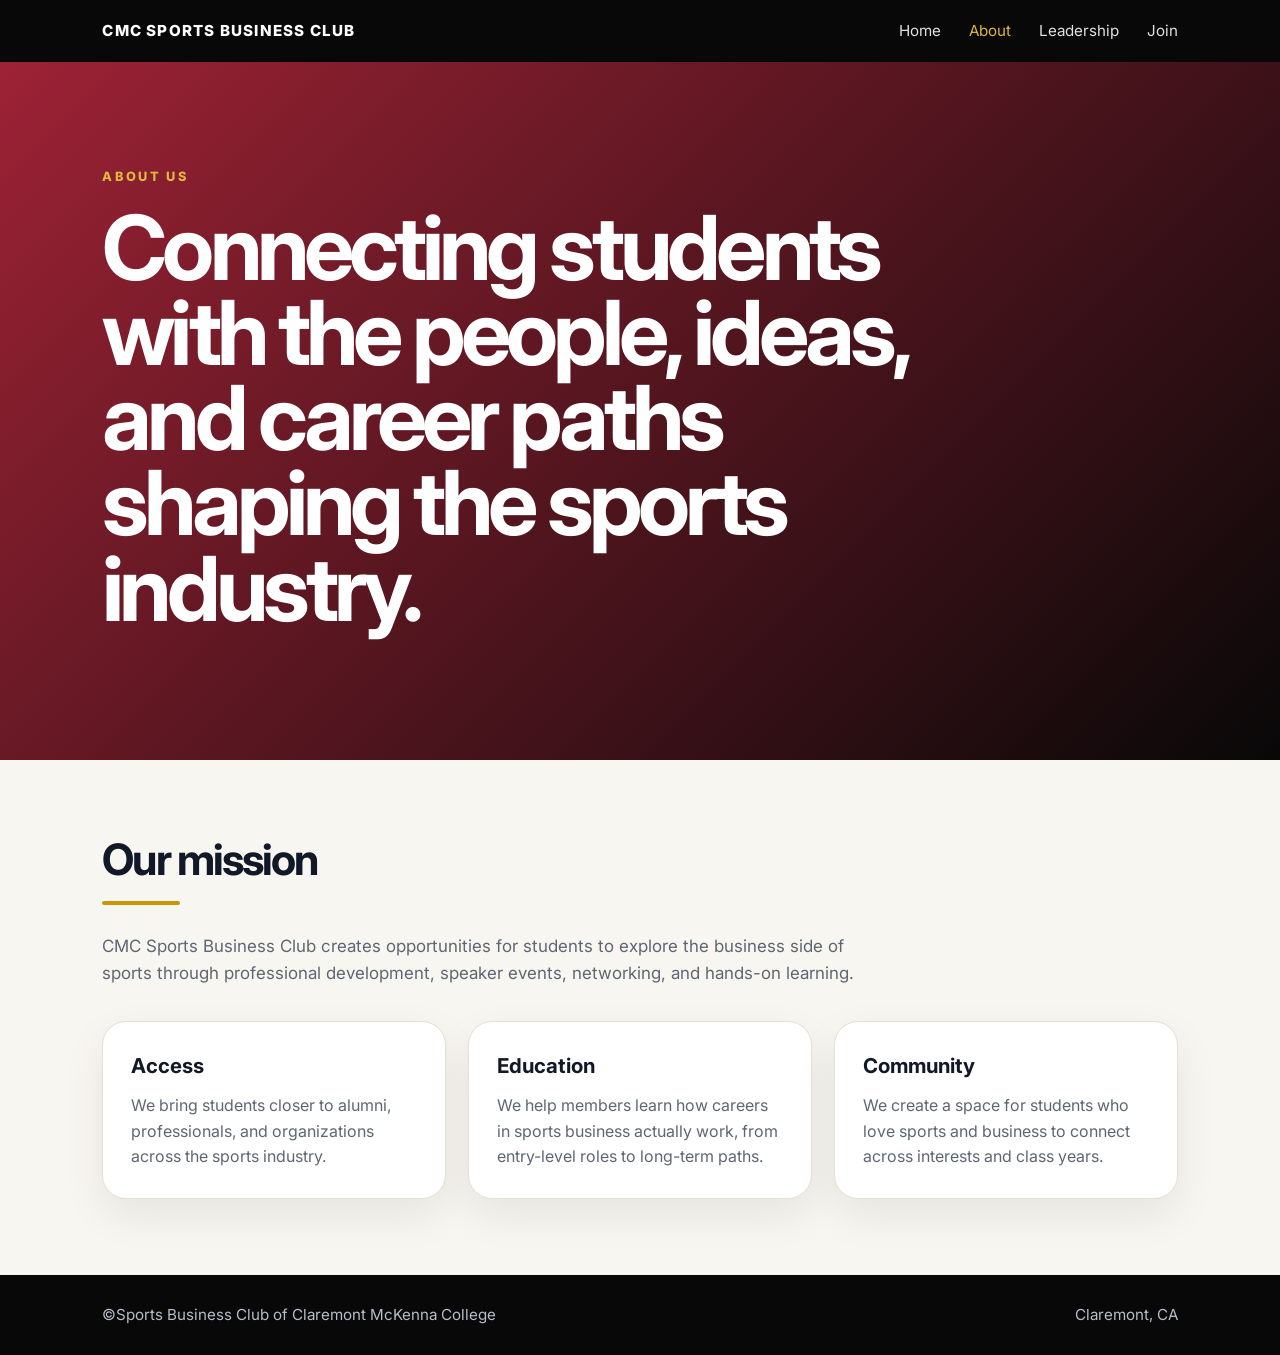
==== about.html @ cc976f1b "Add files via upload" ====
<!DOCTYPE html>
<html lang="en">
<head>
  <meta charset="UTF-8" />
  <meta name="viewport" content="width=device-width, initial-scale=1.0" />
  <title>About | CMC Sports Business Club</title>
  <link rel="preconnect" href="https://fonts.googleapis.com">
  <link rel="preconnect" href="https://fonts.gstatic.com" crossorigin>
  <link href="https://fonts.googleapis.com/css2?family=Inter:wght@400;500;600;700;800;900&display=swap" rel="stylesheet">
  <link rel="stylesheet" href="style.css" />
</head>
<body>
  <header>
    <div class="logo">CMC Sports Business Club</div>
    <nav>
      <a href="index.html">Home</a>
      <a class="active" href="about.html">About</a>
      <a href="leadership.html">Leadership</a>
      <a href="join.html">Join</a>
    </nav>
  </header>

  <main>
    <div class="page-hero">
      <div class="eyebrow">About Us</div>
      <h1>Connecting students with the people, ideas, and career paths shaping the sports industry.</h1>
    </div>

    <section>
      <h2 class="section-title">Our mission</h2>
      <div class="gold-line"></div>
      <p class="section-intro">CMC Sports Business Club creates opportunities for students to explore the business side of sports through professional development, speaker events, networking, and hands-on learning.</p>
      <div class="cards">
        <div class="card"><h3>Access</h3><p>We bring students closer to alumni, professionals, and organizations across the sports industry.</p></div>
        <div class="card"><h3>Education</h3><p>We help members learn how careers in sports business actually work, from entry-level roles to long-term paths.</p></div>
        <div class="card"><h3>Community</h3><p>We create a space for students who love sports and business to connect across interests and class years.</p></div>
      </div>
    </section>
  </main>

  <footer>
    <span>©Sports Business Club of Claremont McKenna College</span>
    <span>Claremont, CA</span>
  </footer>
</body>
</html>
---- style.css ----
:root {
  --dark: #080808;
  --cardinal: #9D2235;
  --cardinal-dark: #5C101D;
  --gold: #C99700;
  --gold-light: #E0B63F;
  --light: #F8F6F0;
  --text: #111827;
  --muted: #5F6673;
  --border: #E6E0D5;
}

* {
  margin: 0;
  padding: 0;
  box-sizing: border-box;
}

body {
  font-family: 'Inter', Arial, Helvetica, sans-serif;
  color: var(--text);
  background: var(--light);
  line-height: 1.6;
}

header {
  background: var(--dark);
  color: white;
  padding: 18px 8%;
  display: flex;
  justify-content: space-between;
  align-items: center;
  position: sticky;
  top: 0;
  z-index: 10;
}

.logo {
  font-weight: 800;
  letter-spacing: 0.08em;
  text-transform: uppercase;
  font-size: 0.95rem;
}

nav a {
  color: white;
  text-decoration: none;
  margin-left: 24px;
  font-size: 0.95rem;
  opacity: 0.88;
}

nav a:hover,
nav a.active {
  opacity: 1;
  color: var(--gold-light);
}

.hero {
  min-height: 82vh;
  background:
    linear-gradient(rgba(8, 8, 8, 0.72), rgba(8, 8, 8, 0.86)),
    url('https://images.unsplash.com/photo-1546519638-68e109498ffc?auto=format&fit=crop&w=1800&q=80');
  background-size: cover;
  background-position: center;
  color: white;
  display: flex;
  align-items: center;
  padding: 0 8%;
}

.hero-content {
  max-width: 790px;
}

.eyebrow {
  color: var(--gold-light);
  text-transform: uppercase;
  letter-spacing: 0.18em;
  font-size: 0.8rem;
  font-weight: 800;
  margin-bottom: 18px;
}

h1 {
  font-size: clamp(2.8rem, 7vw, 5.8rem);
  line-height: 0.95;
  margin-bottom: 24px;
  letter-spacing: -0.055em;
}

.hero p {
  font-size: 1.22rem;
  max-width: 650px;
  color: #F3F4F6;
  margin-bottom: 34px;
}

.button-row {
  display: flex;
  gap: 14px;
  flex-wrap: wrap;
}

.btn {
  display: inline-block;
  padding: 13px 22px;
  border-radius: 999px;
  text-decoration: none;
  font-weight: 800;
  transition: 0.2s ease;
}

.btn-primary {
  background: var(--gold);
  color: black;
}

.btn-primary:hover {
  background: var(--gold-light);
  transform: translateY(-2px);
}

.btn-secondary {
  border: 1px solid rgba(255, 255, 255, 0.55);
  color: white;
}

.btn-secondary:hover {
  border-color: white;
  color: var(--gold-light);
  transform: translateY(-2px);
}

.page-hero {
  background: linear-gradient(135deg, var(--cardinal), var(--dark));
  color: white;
  padding: 105px 8%;
}

.page-hero h1 {
  max-width: 920px;
}

.page-hero p {
  max-width: 720px;
  color: #F5E9E9;
  font-size: 1.15rem;
}

section {
  padding: 76px 8%;
}

.section-title {
  font-size: clamp(2rem, 4vw, 2.7rem);
  line-height: 1.1;
  margin-bottom: 18px;
  letter-spacing: -0.045em;
}

.gold-line {
  width: 78px;
  height: 4px;
  background: var(--gold);
  border-radius: 999px;
  margin: 18px 0 28px;
}

.section-intro {
  max-width: 780px;
  color: var(--muted);
  font-size: 1.06rem;
  margin-bottom: 34px;
}

.home-grid {
  display: grid;
  grid-template-columns: 1.1fr 0.9fr;
  gap: 44px;
  align-items: center;
}

.info-card,
.card,
.person,
.join-card {
  background: white;
  border: 1px solid var(--border);
  border-radius: 24px;
  box-shadow: 0 16px 42px rgba(15, 23, 42, 0.08);
}

.info-card {
  padding: 32px;
}

.info-card h3,
.card h3,
.person h3 {
  margin-bottom: 10px;
  font-size: 1.28rem;
}

.info-card p,
.card p,
.person p,
.join-card p {
  color: var(--muted);
}

.cards {
  display: grid;
  grid-template-columns: repeat(3, 1fr);
  gap: 22px;
}

.card {
  padding: 28px;
}

.quick-links {
  display: grid;
  grid-template-columns: repeat(3, 1fr);
  gap: 18px;
}

.quick-link {
  background: white;
  padding: 25px;
  border-radius: 22px;
  border: 1px solid var(--border);
  text-decoration: none;
  color: var(--text);
  box-shadow: 0 12px 32px rgba(15, 23, 42, 0.06);
  transition: 0.2s ease;
}

.quick-link:hover {
  transform: translateY(-4px);
  box-shadow: 0 18px 38px rgba(15, 23, 42, 0.1);
}

.quick-link h3 {
  margin-bottom: 8px;
}

.quick-link p {
  color: var(--muted);
  font-size: 0.96rem;
}

.team {
  display: grid;
  grid-template-columns: repeat(2, 1fr);
  gap: 28px;
}

.person {
  padding: 28px;
}

.photo {
  width: 100%;
  aspect-ratio: 1 / 1;
  object-fit: cover;
  border-radius: 20px;
  margin-bottom: 18px;
}

.join-card {
  padding: 36px;
  max-width: 760px;
}

.join-card h2 {
  margin-bottom: 14px;
  font-size: 2rem;
  letter-spacing: -0.04em;
}

.join-card p {
  margin-bottom: 26px;
}

footer {
  background: var(--dark);
  color: #B7BEC8;
  padding: 28px 8%;
  display: flex;
  justify-content: space-between;
  gap: 16px;
  flex-wrap: wrap;
  font-size: 0.95rem;
}

footer a {
  color: #F3F4F6;
  text-decoration: none;
}

@media (max-width: 850px) {
  header {
    flex-direction: column;
    align-items: flex-start;
    gap: 14px;
  }

  nav a {
    margin-left: 0;
    margin-right: 16px;
    display: inline-block;
    margin-bottom: 6px;
  }

  .home-grid,
  .cards,
  .quick-links,
  .team {
    grid-template-columns: 1fr;
  }

  .hero {
    min-height: 76vh;
  }
}
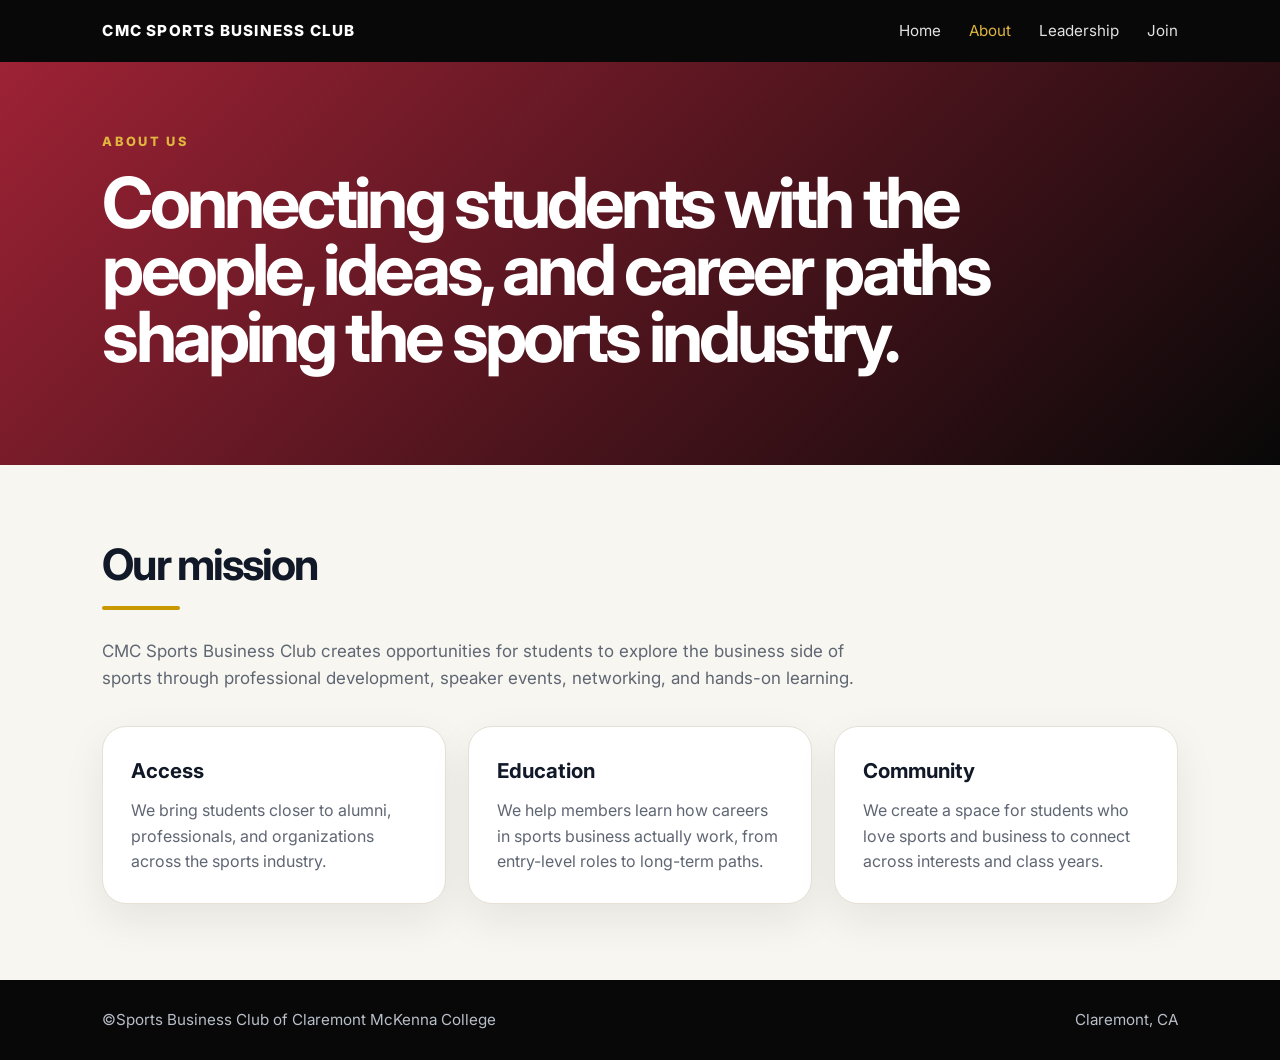
==== commit b32d65c4: "Update about.html" ====
--- a/about.html
+++ b/about.html
@@ -4,7 +4,7 @@
 <head>
   <meta charset="UTF-8" />
   <meta name="viewport" content="width=device-width, initial-scale=1.0" />
-  <title>About | CMC Sports Business Club</title>
+  <title>About | Sports Business Club of Claremont McKenna College</title>
   <link rel="preconnect" href="https://fonts.googleapis.com">
   <link rel="preconnect" href="https://fonts.gstatic.com" crossorigin>
   <link href="https://fonts.googleapis.com/css2?family=Inter:wght@400;500;600;700;800;900&display=swap" rel="stylesheet">
--- a/style.css
+++ b/style.css
@@ -84,7 +84,7 @@
 }
 
 h1 {
-  font-size: clamp(2.8rem, 7vw, 5.8rem);
+  font-size: clamp(2.4rem, 5.5vw, 4.4rem);
   line-height: 0.95;
   margin-bottom: 24px;
   letter-spacing: -0.055em;
@@ -136,7 +136,7 @@
 .page-hero {
   background: linear-gradient(135deg, var(--cardinal), var(--dark));
   color: white;
-  padding: 105px 8%;
+  padding: 70px 8%;
 }
 
 .page-hero h1 {
@@ -254,19 +254,26 @@
 .team {
   display: grid;
   grid-template-columns: repeat(2, 1fr);
-  gap: 28px;
+  gap: 12px;
+  max-width: 900px;
+  margin: 0 auto;
 }
 
 .person {
-  padding: 28px;
+  padding: 30px;
+  max-width: 400px;
+  margin: 0 auto;
+  text-align: center;
 }
 
 .photo {
   width: 100%;
+  max-width: 320px;
   aspect-ratio: 1 / 1;
   object-fit: cover;
-  border-radius: 20px;
-  margin-bottom: 18px;
+  border-radius: 22px;
+  margin: 0 auto 22px;
+  display: block;
 }
 
 .join-card {
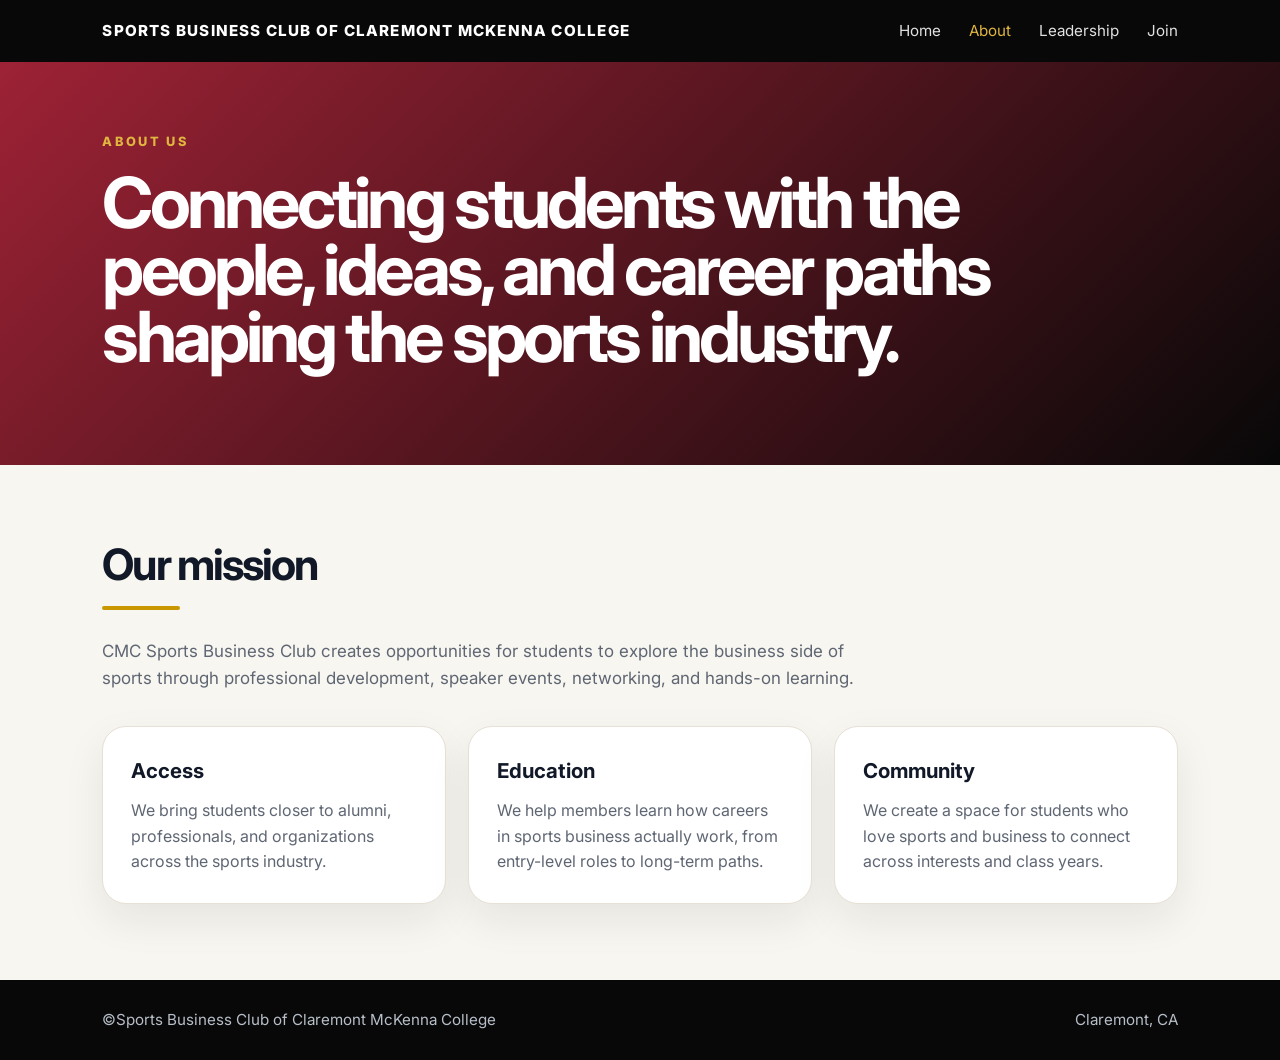
==== commit 1c09e44a: "Update about.html" ====
--- a/about.html
+++ b/about.html
@@ -12,7 +12,7 @@
 </head>
 <body>
   <header>
-    <div class="logo">CMC Sports Business Club</div>
+    <div class="logo">Sports Business Club of Claremont McKenna College</div>
     <nav>
       <a href="index.html">Home</a>
       <a class="active" href="about.html">About</a>
--- a/style.css
+++ b/style.css
@@ -331,6 +331,24 @@
   .hero {
     min-height: 76vh;
   }
-}
-
-
+  .contact-box {
+  margin-top: 40px;
+  padding: 30px;
+  border: 1px solid var(--border);
+  border-radius: 18px;
+  text-align: center;
+  background: white;
+}
+
+.contact-box a {
+  color: var(--cardinal);
+  font-weight: 600;
+  text-decoration: none;
+}
+
+.contact-box a:hover {
+  text-decoration: underline;
+}
+}
+
+
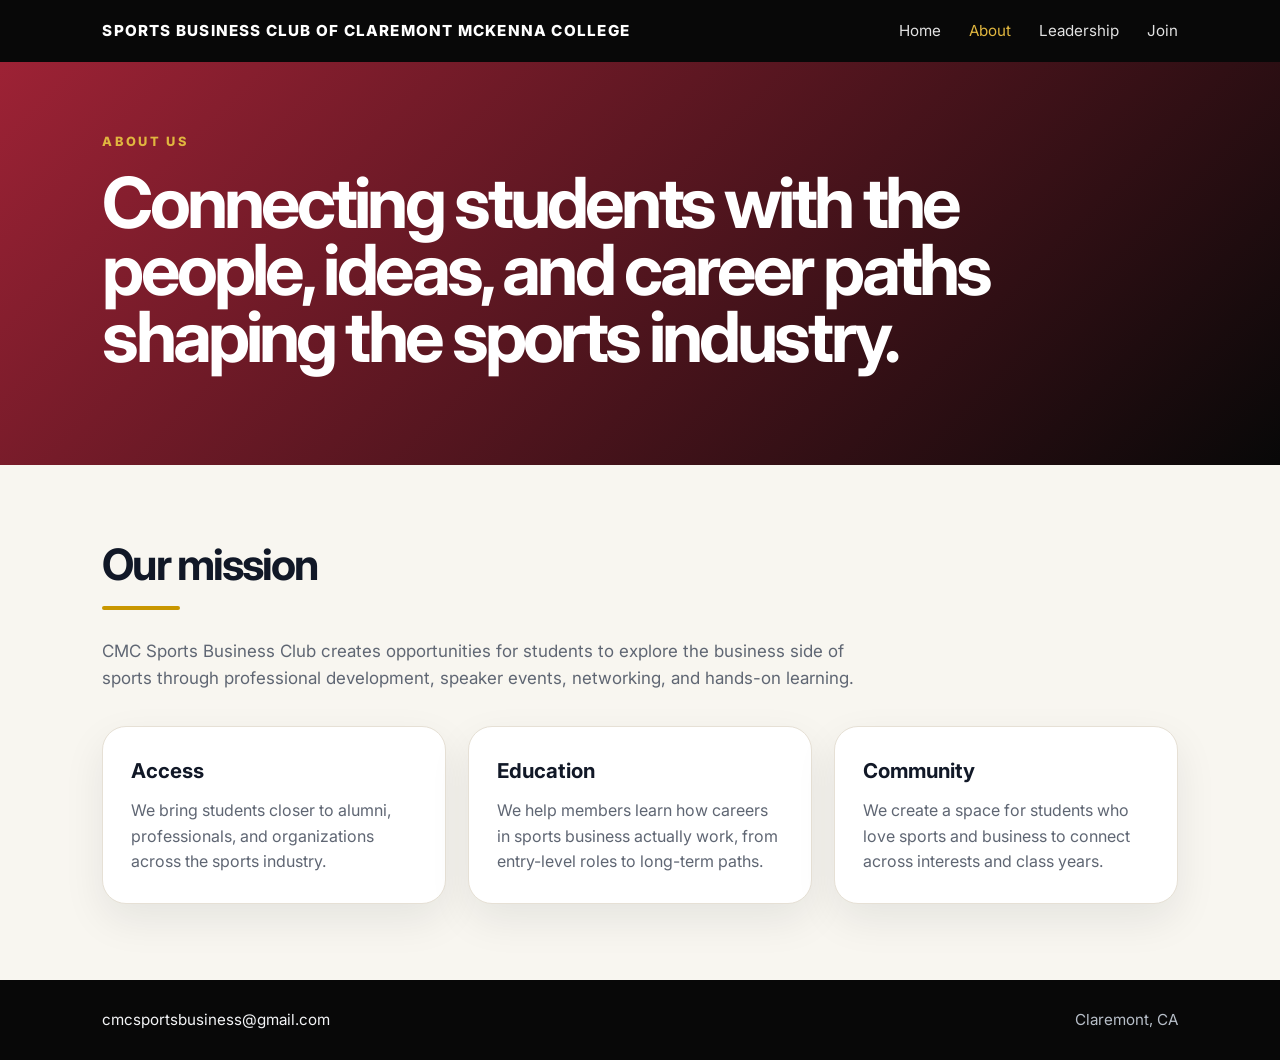
==== commit a4749ec0: "Update about.html" ====
--- a/about.html
+++ b/about.html
@@ -40,8 +40,11 @@
   </main>
 
   <footer>
-    <span>©Sports Business Club of Claremont McKenna College</span>
+    <a href="mailto:cmcsportsbusiness@gmail.com">
+  cmcsportsbusiness@gmail.com
+</a>
     <span>Claremont, CA</span>
+    
   </footer>
 </body>
 </html>
--- a/style.css
+++ b/style.css
@@ -340,15 +340,6 @@
   background: white;
 }
 
-.contact-box a {
-  color: var(--cardinal);
-  font-weight: 600;
-  text-decoration: none;
-}
-
-.contact-box a:hover {
-  text-decoration: underline;
-}
-}
-
-
+}
+
+
